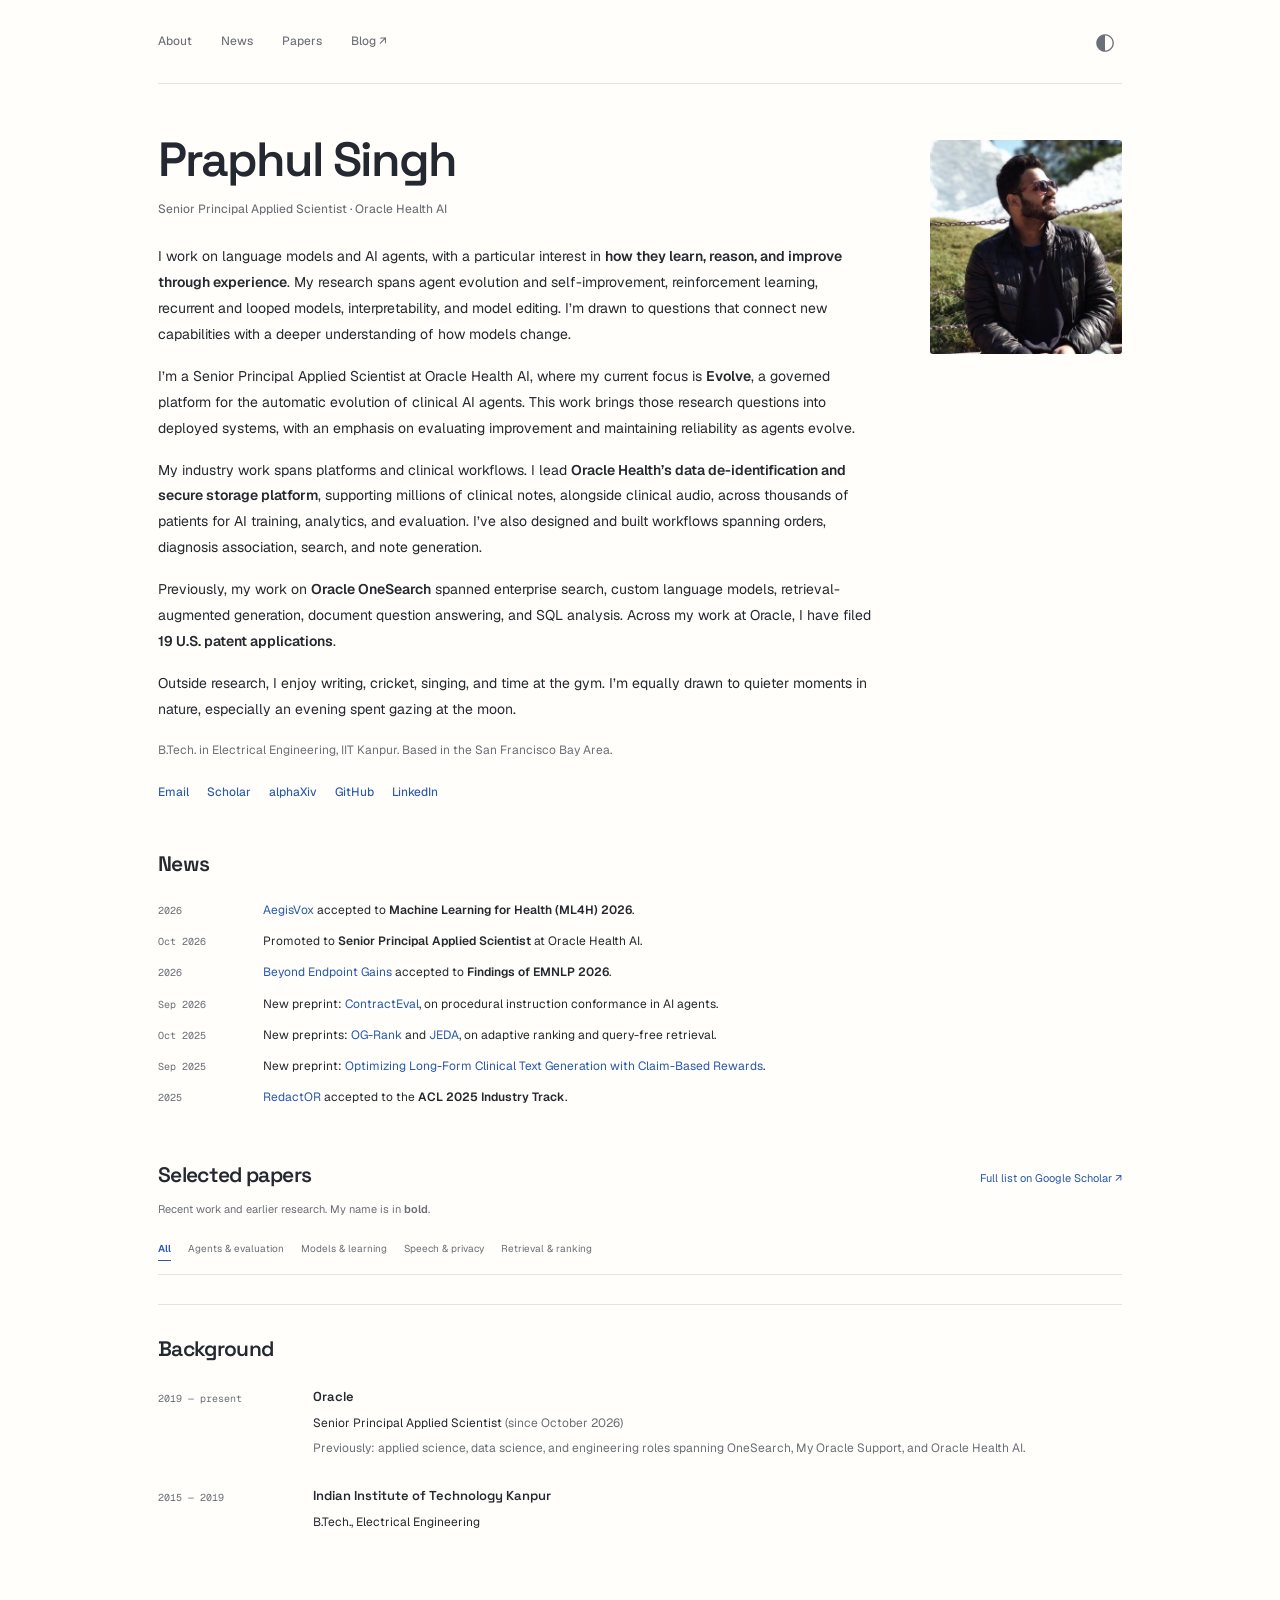
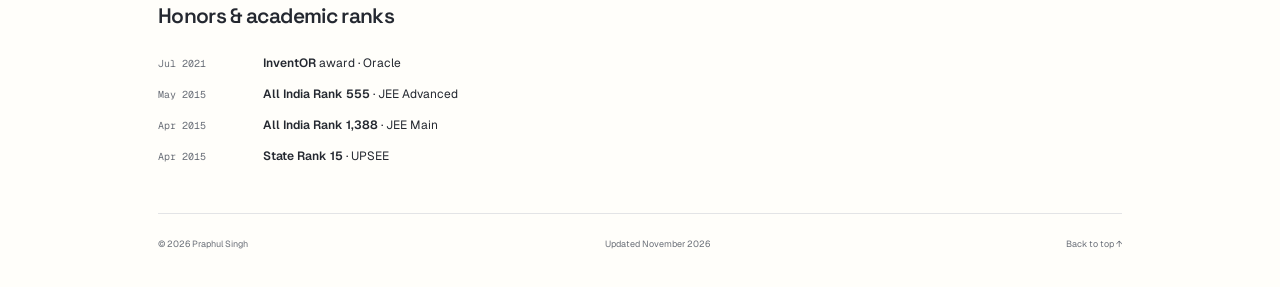
==== home.template.html @ 92accb91 "Update research portfolio" ====
<!doctype html>
<html lang="en">
<head>
<meta charset="utf-8"><meta name="viewport" content="width=device-width,initial-scale=1"><meta name="color-scheme" content="light dark">
<title>Praphul Singh — Research</title>
<meta name="description" content="Praphul Singh, Senior Principal Applied Scientist at Oracle Health AI. Research on language models, agent evolution, interpretability, retrieval, and speech.">
<meta property="og:title" content="Praphul Singh — Research"><meta property="og:description" content="Language models, agent evolution, interpretability, and applied machine learning."><meta property="og:type" content="website"><meta property="og:url" content="https://spraphul.github.io/"><meta property="og:image" content="https://spraphul.github.io/assets/portrait.jpg">
<link rel="canonical" href="https://spraphul.github.io/"><link rel="icon" href="assets/favicon.svg" type="image/svg+xml"><link rel="stylesheet" href="assets/fonts.css?v=3"><link rel="stylesheet" href="assets/style.css?v=3"><script src="assets/site.js" defer></script>
</head>
<body>
<a class="skip-link" href="#main">Skip to content</a>
<div class="site-shell">
<header class="topbar"><nav aria-label="Main navigation"><a href="#about">About</a><a href="#news">News</a><a href="#publications">Papers</a><a href="https://spraphul.github.io/blog/">Blog ↗</a></nav><button class="theme-toggle" aria-label="Switch to dark theme" title="Change color theme">◐</button></header>
<main id="main">
<section class="intro" id="about" aria-labelledby="name">
<div class="intro-text">
<h1 id="name">Praphul Singh</h1>
<p class="role">Senior Principal Applied Scientist · Oracle Health AI</p>
<p>I work on language models and AI agents, with a particular interest in <strong>how they learn, reason, and improve through experience</strong>. My research spans agent evolution and self-improvement, reinforcement learning, recurrent and looped models, interpretability, and model editing. I’m drawn to questions that connect new capabilities with a deeper understanding of how models change.</p>
<p>I’m a Senior Principal Applied Scientist at Oracle Health AI, where my current focus is <strong>Evolve</strong>, a governed platform for the automatic evolution of clinical AI agents. This work brings those research questions into deployed systems, with an emphasis on evaluating improvement and maintaining reliability as agents evolve.</p>
<p>My industry work spans platforms and clinical workflows. I lead <strong>Oracle Health’s data de-identification and secure storage platform</strong>, supporting millions of clinical notes, alongside clinical audio, across thousands of patients for AI training, analytics, and evaluation. I’ve also designed and built workflows spanning orders, diagnosis association, search, and note generation.</p>
<p>Previously, my work on <strong>Oracle OneSearch</strong> spanned enterprise search, custom language models, retrieval-augmented generation, document question answering, and SQL analysis. Across my work at Oracle, I have filed <strong>19 U.S. patent applications</strong>.</p>
<p class="personal-note">Outside research, I enjoy writing, cricket, singing, and time at the gym. I’m equally drawn to quieter moments in nature, especially an evening spent gazing at the moon.</p>
<p class="education-note">B.Tech. in Electrical Engineering, IIT Kanpur. Based in the San Francisco Bay Area.</p>
<div class="social-links" aria-label="Professional links"><a href="mailto:praphulsingh1996@gmail.com">Email</a><a href="https://scholar.google.com/citations?user=vKy_UioAAAAJ">Scholar</a><a href="https://www.alphaxiv.org/@praphul-singh">alphaXiv</a><a href="https://github.com/spraphul">GitHub</a><a href="https://www.linkedin.com/in/spraphul555/">LinkedIn</a></div>
</div>
<figure class="portrait-wrap"><img class="portrait" src="assets/portrait.jpg" alt="Praphul Singh" width="192" height="192"><figcaption>Praphul Singh</figcaption></figure>
</section>
<section class="news section" id="news" aria-labelledby="news-title">
<h2 id="news-title">News</h2>
<ul class="news-list">
<li><time datetime="2026">2026</time><span><a href="https://arxiv.org/abs/2610.14643">AegisVox</a> accepted to <strong>Machine Learning for Health (ML4H) 2026</strong>.</span></li>
<li><time datetime="2026-10">Oct 2026</time><span>Promoted to <strong>Senior Principal Applied Scientist</strong> at Oracle Health AI.</span></li>
<li><time datetime="2026">2026</time><span><a href="https://aclanthology.org/2026.findings-emnlp.1200/">Beyond Endpoint Gains</a> accepted to <strong>Findings of EMNLP 2026</strong>.</span></li>
<li><time datetime="2026-09-08">Sep 2026</time><span>New preprint: <a href="https://arxiv.org/abs/2609.09458">ContractEval</a>, on procedural instruction conformance in AI agents.</span></li>
<li><time datetime="2025-10">Oct 2025</time><span>New preprints: <a href="https://arxiv.org/abs/2510.17614">OG-Rank</a> and <a href="https://arxiv.org/abs/2510.14169">JEDA</a>, on adaptive ranking and query-free retrieval.</span></li>
<li><time datetime="2025-09-26">Sep 2025</time><span>New preprint: <a href="https://arxiv.org/abs/2510.02338">Optimizing Long-Form Clinical Text Generation with Claim-Based Rewards</a>.</span></li>
<li><time datetime="2025">2025</time><span><a href="https://arxiv.org/abs/2505.18380">RedactOR</a> accepted to the <strong>ACL 2025 Industry Track</strong>.</span></li>
</ul>
</section>
<section class="section" id="publications" aria-labelledby="publications-title">
<div class="title-row"><h2 id="publications-title">Selected papers</h2><a class="quiet-link" href="https://scholar.google.com/citations?user=vKy_UioAAAAJ">Full list on Google Scholar ↗</a></div>
<p class="section-note">Recent work and earlier research. My name is in <strong>bold</strong>.</p>
<div class="filters" role="group" aria-label="Filter publications by topic" hidden><button data-filter="all" aria-pressed="true">All</button><button data-filter="agents" aria-pressed="false">Agents & evaluation</button><button data-filter="models" aria-pressed="false">Models & learning</button><button data-filter="privacy" aria-pressed="false">Speech & privacy</button><button data-filter="retrieval" aria-pressed="false">Retrieval & ranking</button></div><p class="filter-status sr-only" role="status" aria-live="polite"></p>
<div class="publication-timeline"><!-- PUBLICATIONS --></div>
</section>
<section class="section background" id="background" aria-labelledby="background-title"><h2 id="background-title">Background</h2><div class="background-row"><p class="background-date">2019 — present</p><div><h3>Oracle</h3><p>Senior Principal Applied Scientist <span class="muted">(since October 2026)</span></p><p class="muted">Previously: applied science, data science, and engineering roles spanning OneSearch, My Oracle Support, and Oracle Health AI.</p></div></div><div class="background-row"><p class="background-date">2015 — 2019</p><div><h3>Indian Institute of Technology Kanpur</h3><p>B.Tech., Electrical Engineering</p></div></div></section>
<section class="section honors" id="honors" aria-labelledby="honors-title">
<h2 id="honors-title">Honors &amp; academic ranks</h2>
<ul class="news-list">
<li><time datetime="2021-07">Jul 2021</time><span><strong>InventOR</strong> award · Oracle</span></li>
<li><time datetime="2015-05">May 2015</time><span><strong>All India Rank 555</strong> · JEE Advanced</span></li>
<li><time datetime="2015-04">Apr 2015</time><span><strong>All India Rank 1,388</strong> · JEE Main</span></li>
<li><time datetime="2015-04">Apr 2015</time><span><strong>State Rank 15</strong> · UPSEE</span></li>
</ul>
</section>
<footer><span>© <span id="copyright-year">2026</span> Praphul Singh</span><span>Updated November 2026</span><a href="#about">Back to top ↑</a></footer>
</main>
</div>
<dialog id="figure-dialog" aria-labelledby="figure-title"><button class="figure-close" type="button" aria-label="Close enlarged figure">Close ×</button><h2 id="figure-title"></h2><img class="enlarged-figure" alt=""><a class="figure-paper-link" href="#">Read the paper ↗</a></dialog>
</body></html>
---- assets/fonts.css ----
/* Self-hosted fonts; licenses are included in assets/fonts/. */
@font-face{font-family:'Geist';font-style:normal;font-weight:100 900;font-display:swap;src:url(fonts/Geist-Variable.ttf) format('truetype')}
@font-face{font-family:'Geist Mono';font-style:normal;font-weight:100 900;font-display:swap;src:url(fonts/GeistMono-Variable.ttf) format('truetype')}
@font-face{font-family:'Space Grotesk';font-style:normal;font-weight:300 700;font-display:swap;src:url(fonts/SpaceGrotesk-Variable.ttf) format('truetype')}
---- assets/style.css ----
:root{--bg:#fffefa;--ink:#242830;--muted:#6a6f78;--accent:#2858aa;--line:#e3e4e6;--soft:#f2f4f7;--sans:'Geist',sans-serif;--display:'Space Grotesk','Geist',sans-serif;--mono:'Geist Mono',monospace;color-scheme:light}
html[data-theme=dark]{--bg:#1b1d22;--ink:#e5e8ed;--muted:#aeb4c0;--accent:#9ab9f0;--line:#363b46;--soft:#262b34;color-scheme:dark}
*{box-sizing:border-box}html{scroll-behavior:smooth;scroll-padding-top:30px}body{margin:0;background:var(--bg);color:var(--ink);font-family:var(--sans);font-size:14px;line-height:1.85;-webkit-font-smoothing:antialiased}a{color:var(--accent);text-decoration:none}a:hover{text-decoration:underline;text-underline-offset:4px}a:focus-visible,button:focus-visible,summary:focus-visible{outline:2px solid var(--accent);outline-offset:4px}button{font:inherit;cursor:pointer}::selection{background:#d7e4fa;color:#182c4e}.site-shell{max-width:1060px;margin:auto;padding:0 48px}.topbar{height:84px;display:flex;gap:26px;align-items:center;border-bottom:1px solid var(--line)}nav{display:flex;gap:29px;font-size:12px}nav a{color:var(--muted)}nav a:hover{color:var(--ink)}.theme-toggle{margin-left:auto;border:none;background:transparent;color:var(--muted);font-size:23px;width:34px;height:34px;line-height:1}.intro{display:grid;grid-template-columns:minmax(0,1fr) 192px;gap:54px;padding:49px 0 2px;align-items:start}.intro-text{min-width:0}h1{font-family:var(--display);font-size:48px;line-height:1.12;font-weight:600;letter-spacing:-2px;margin:0 0 12px}.role{font-size:12px;color:var(--muted);line-height:1.8;margin:0 0 24px!important}.intro p{margin:0 0 16px}.intro strong{font-weight:600}.education-note{font-size:12px;color:var(--muted);line-height:1.9}.portrait-wrap{margin:7px 0 0}.portrait{display:block;width:192px;height:214px;object-fit:cover;border-radius:3px;filter:saturate(.85)}figcaption{display:none}.social-links{display:flex;gap:18px;flex-wrap:wrap;font-size:12px;margin-top:20px}.section{padding-top:42px}.section h2{font-size:21px;font-weight:600;letter-spacing:-.65px;margin:0 0 20px;line-height:1.5}.news-list{list-style:none;padding:0;margin:0}.news-list li{display:grid;grid-template-columns:90px minmax(0,1fr);gap:15px;align-items:baseline;margin:0 0 9px;font-size:12px;line-height:1.85}.news-list time{font-family:var(--mono);font-size:10px;color:var(--muted)}.title-row{display:flex;align-items:baseline;justify-content:space-between;gap:15px}.title-row h2{margin-bottom:8px}.quiet-link{font-size:11px}.section-note{font-size:11px;color:var(--muted);margin:0 0 16px}.section-note strong{font-weight:600}.filters{display:flex;gap:17px;flex-wrap:wrap;border-bottom:1px solid var(--line);margin:20px 0 29px;padding-bottom:13px}.filters button{border:none;border-bottom:1px solid transparent;border-radius:0;padding:0 0 2px;background:transparent;color:var(--muted);font-size:10px;line-height:1.9}.filters button[aria-pressed=true]{border-bottom-color:var(--accent);color:var(--accent);font-weight:600}.year-group{display:grid;grid-template-columns:58px minmax(0,1fr);gap:22px}.year{margin:1px 0 0;font-family:var(--mono);font-size:11px;font-weight:400;color:var(--muted);line-height:1.8;position:relative}.year::after{content:'';position:absolute;right:-25px;top:7px;width:5px;height:5px;border-radius:50%;background:var(--line);box-shadow:0 0 0 5px var(--bg)}.year-papers{border-left:1px solid var(--line);padding-left:25px}.paper{padding:0 0 23px;margin:0 0 23px;border-bottom:1px solid var(--line)}.paper:last-child{border-bottom:none;margin-bottom:10px}.paper-meta{display:flex;gap:10px;font-family:var(--mono);font-size:8px;color:var(--muted);line-height:1.7;align-items:baseline}.paper-meta>span:nth-child(2){display:none}.paper-status{font-family:var(--sans);font-size:10px}.paper-status.published{color:var(--accent);font-weight:600}.paper h4{font-size:15px;font-weight:600;line-height:1.65;letter-spacing:-.25px;margin:5px 0 6px}.paper h4 span{font-size:12px}.authors{font-size:11px;color:var(--muted);line-height:1.85;margin:0}.authors strong{color:var(--ink);font-weight:600}.paper-summary{font-size:12px;line-height:1.9;margin:9px 0;color:var(--ink)}.paper-links{display:flex;gap:15px;flex-wrap:wrap;align-items:baseline;font-size:10px}details{display:contents}summary{cursor:pointer;list-style:none;display:inline-block;color:var(--muted)}summary::-webkit-details-marker{display:none}summary::after{content:' +'}details[open] summary::after{content:' −'}details p{flex-basis:100%;color:var(--muted);background:var(--soft);padding:13px 17px;font-size:12px;line-height:1.85;margin:0}[hidden]{display:none!important}.background{border-top:1px solid var(--line);margin-top:24px;padding-top:28px}.background-row{display:grid;grid-template-columns:135px minmax(0,1fr);gap:20px;margin-bottom:22px;font-size:12px}.background-row p{margin:3px 0;line-height:1.85}.background-date{font-family:var(--mono);font-size:10px;color:var(--muted);padding-top:2px}.background-row h3{font-size:13px;font-weight:600;margin:0}.muted{color:var(--muted)}footer{display:flex;gap:20px;justify-content:space-between;border-top:1px solid var(--line);margin-top:45px;padding:22px 0 35px;font-size:9px;color:var(--muted)}footer a{color:var(--muted)}.skip-link{position:fixed;top:-80px;left:15px;background:var(--ink);color:var(--bg);padding:10px 15px;z-index:10}.skip-link:focus{top:15px}.sr-only{position:absolute;width:1px;height:1px;margin:-1px;overflow:hidden;clip:rect(0,0,0,0);white-space:nowrap}
@media(max-width:850px){.site-shell{padding:0 30px}.intro{grid-template-columns:minmax(0,1fr) 155px;gap:30px}.portrait{width:155px;height:179px}.intro p{font-size:13px}h1{font-size:42px}.role{font-size:11px!important}}
@media(max-width:600px){.site-shell{padding:0 23px}.topbar{height:67px}nav{font-size:11px;gap:24px}.intro{display:flex;flex-direction:column;gap:20px;padding-top:30px}.portrait-wrap{order:-1;margin:0}.portrait{width:100px;height:110px}h1{font-size:37px;letter-spacing:-1.5px}.intro p{font-size:13px;line-height:1.95}.role{margin-bottom:18px!important}.education-note{font-size:11px!important}.social-links{gap:16px;font-size:11px;margin-top:18px}.section{padding-top:33px}.section h2{font-size:20px}.news-list li{grid-template-columns:65px minmax(0,1fr);gap:12px;font-size:11px;margin-bottom:12px}.news-list time{font-size:8px}.title-row{flex-wrap:wrap;gap:3px}.quiet-link{font-size:10px}.section-note{margin-top:7px}.filters{gap:8px 16px}.filters button{font-size:9px}.year-group{grid-template-columns:34px minmax(0,1fr);gap:12px}.year{font-size:9px}.year::after{right:-15px}.year-papers{padding-left:17px}.paper h4{font-size:14px}.authors{font-size:10px}.paper-summary{font-size:11px}.paper-meta{font-size:7px}.paper-status{font-size:9px}.background-row{grid-template-columns:1fr;gap:3px}.background-date{font-size:9px}footer{flex-wrap:wrap;gap:8px 15px;font-size:8px}footer a{margin-left:auto}}
@media(prefers-reduced-motion:reduce){html{scroll-behavior:auto}}
@media print{.topbar,.filters,footer{display:none}.site-shell{padding:0}.intro{padding-top:0}.paper{break-inside:avoid}body{background:white;color:black}}
/* Paper previews show the original complete figure without distortion. */
.paper{display:grid;grid-template-columns:210px minmax(0,1fr);gap:24px;align-items:start}.paper-content{min-width:0}.figure-trigger{border:1px solid var(--line);padding:10px;background:white;color:#697384;border-radius:3px;text-align:left;width:100%;align-self:start;margin-top:4px;transition:border-color .15s}.figure-trigger:hover{border-color:var(--accent)}.figure-trigger img{display:block;width:100%;height:135px;object-fit:contain;background:white}.figure-trigger>span{display:block;font-size:8px;text-align:center;margin-top:9px;font-family:var(--mono);letter-spacing:.1px}.figure-trigger:focus-visible{outline:2px solid var(--accent);outline-offset:4px}#figure-dialog{max-width:min(1120px,94vw);max-height:90vh;border:1px solid var(--line);border-radius:5px;padding:24px;background:var(--bg);color:var(--ink);overflow:auto}#figure-dialog::backdrop{background:#101722b8;backdrop-filter:blur(3px)}#figure-dialog h2{font-size:17px;line-height:1.7;font-weight:600;margin:10px 55px 25px 0}.figure-close{display:block;margin-left:auto;border:1px solid var(--line);background:var(--soft);color:var(--ink);border-radius:3px;padding:7px 13px;font-size:12px}.enlarged-figure{display:block;max-width:100%;height:auto;margin:auto;background:white;padding:10px}.figure-paper-link{display:inline-block;font-size:12px;margin-top:20px}.news-list strong{font-weight:600}
@media(max-width:850px){.paper{grid-template-columns:170px minmax(0,1fr);gap:18px}.figure-trigger img{height:115px}}
@media(max-width:600px){.paper{grid-template-columns:1fr;gap:14px}.figure-trigger{max-width:100%;padding:12px}.figure-trigger img{height:auto;max-height:200px}.figure-trigger>span{font-size:8px}.paper-meta{margin-top:0}#figure-dialog{padding:15px}#figure-dialog h2{font-size:14px;margin-right:0}}
@media(prefers-reduced-motion:reduce){.figure-trigger{transition:none}}

/* Use the same display family for names, section headings, and paper titles. */
h2,h3,h4{font-family:var(--display)}.role,nav,.social-links{font-weight:450}.news-list time,.year,.background-date{font-variant-numeric:tabular-nums}.paper h4{letter-spacing:-.3px}
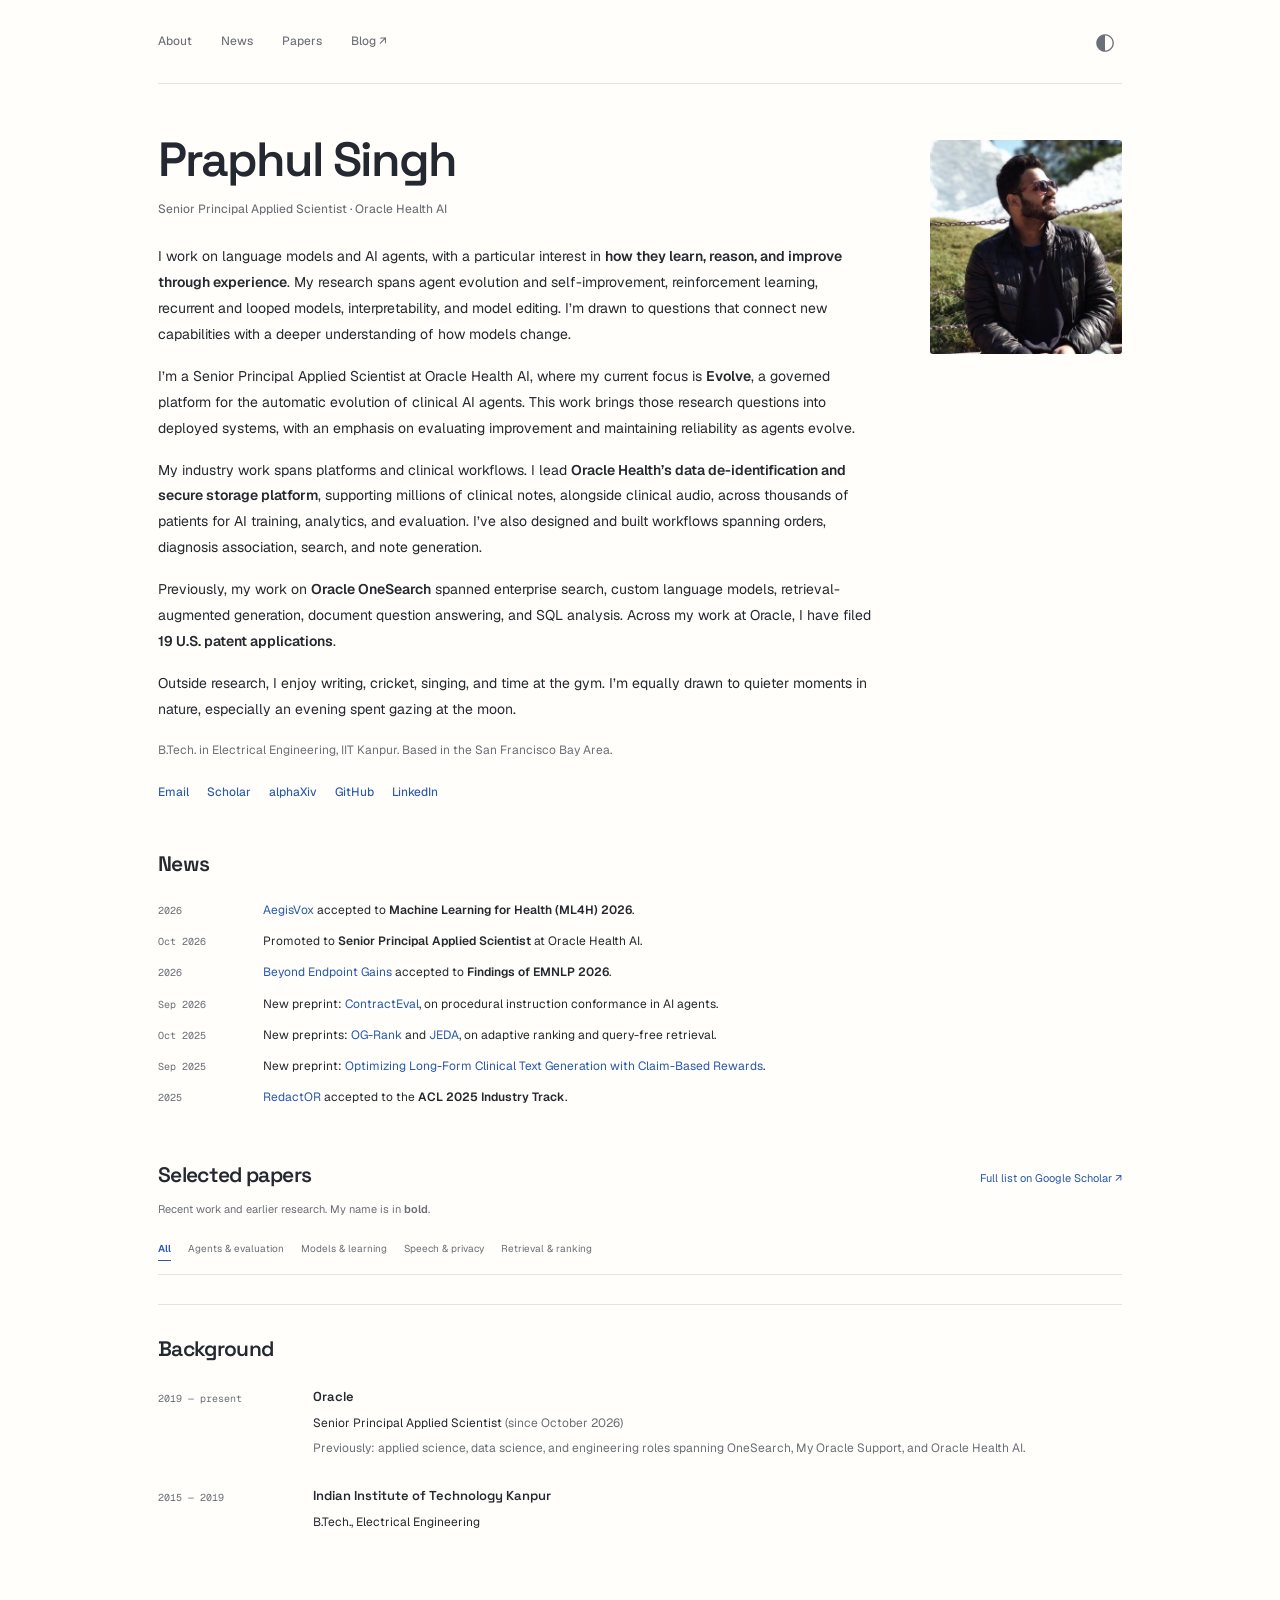
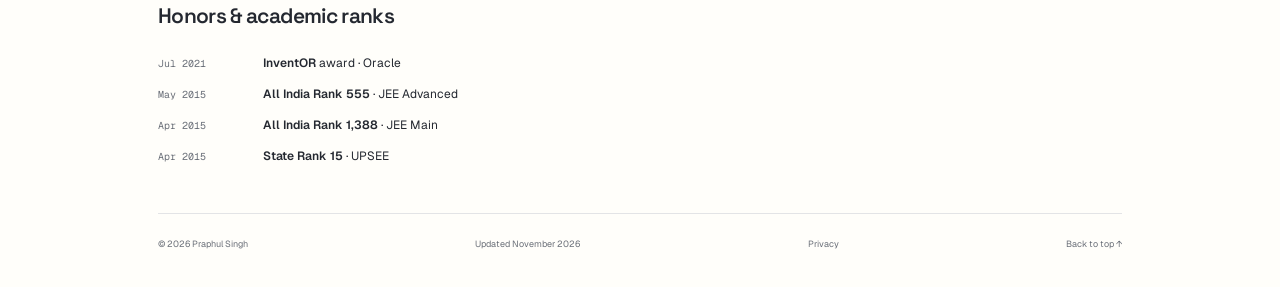
==== commit 88972c21: "Add site analytics and privacy controls" ====
--- a/home.template.html
+++ b/home.template.html
@@ -5,7 +5,7 @@
 <title>Praphul Singh — Research</title>
 <meta name="description" content="Praphul Singh, Senior Principal Applied Scientist at Oracle Health AI. Research on language models, agent evolution, interpretability, retrieval, and speech.">
 <meta property="og:title" content="Praphul Singh — Research"><meta property="og:description" content="Language models, agent evolution, interpretability, and applied machine learning."><meta property="og:type" content="website"><meta property="og:url" content="https://spraphul.github.io/"><meta property="og:image" content="https://spraphul.github.io/assets/portrait.jpg">
-<link rel="canonical" href="https://spraphul.github.io/"><link rel="icon" href="assets/favicon.svg" type="image/svg+xml"><link rel="stylesheet" href="assets/fonts.css?v=3"><link rel="stylesheet" href="assets/style.css?v=3"><script src="assets/site.js" defer></script>
+<link rel="canonical" href="https://spraphul.github.io/"><link rel="icon" href="assets/favicon.svg" type="image/svg+xml"><link rel="stylesheet" href="assets/fonts.css?v=3"><link rel="stylesheet" href="assets/style.css?v=3"><script src="assets/analytics.js?v=1" defer></script><script src="assets/site.js" defer></script>
 </head>
 <body>
 <a class="skip-link" href="#main">Skip to content</a>
@@ -54,7 +54,7 @@
 <li><time datetime="2015-04">Apr 2015</time><span><strong>State Rank 15</strong> · UPSEE</span></li>
 </ul>
 </section>
-<footer><span>© <span id="copyright-year">2026</span> Praphul Singh</span><span>Updated November 2026</span><a href="#about">Back to top ↑</a></footer>
+<footer><span>© <span id="copyright-year">2026</span> Praphul Singh</span><span>Updated November 2026</span><a href="privacy.html">Privacy</a><a href="#about">Back to top ↑</a></footer>
 </main>
 </div>
 <dialog id="figure-dialog" aria-labelledby="figure-title"><button class="figure-close" type="button" aria-label="Close enlarged figure">Close ×</button><h2 id="figure-title"></h2><img class="enlarged-figure" alt=""><a class="figure-paper-link" href="#">Read the paper ↗</a></dialog>
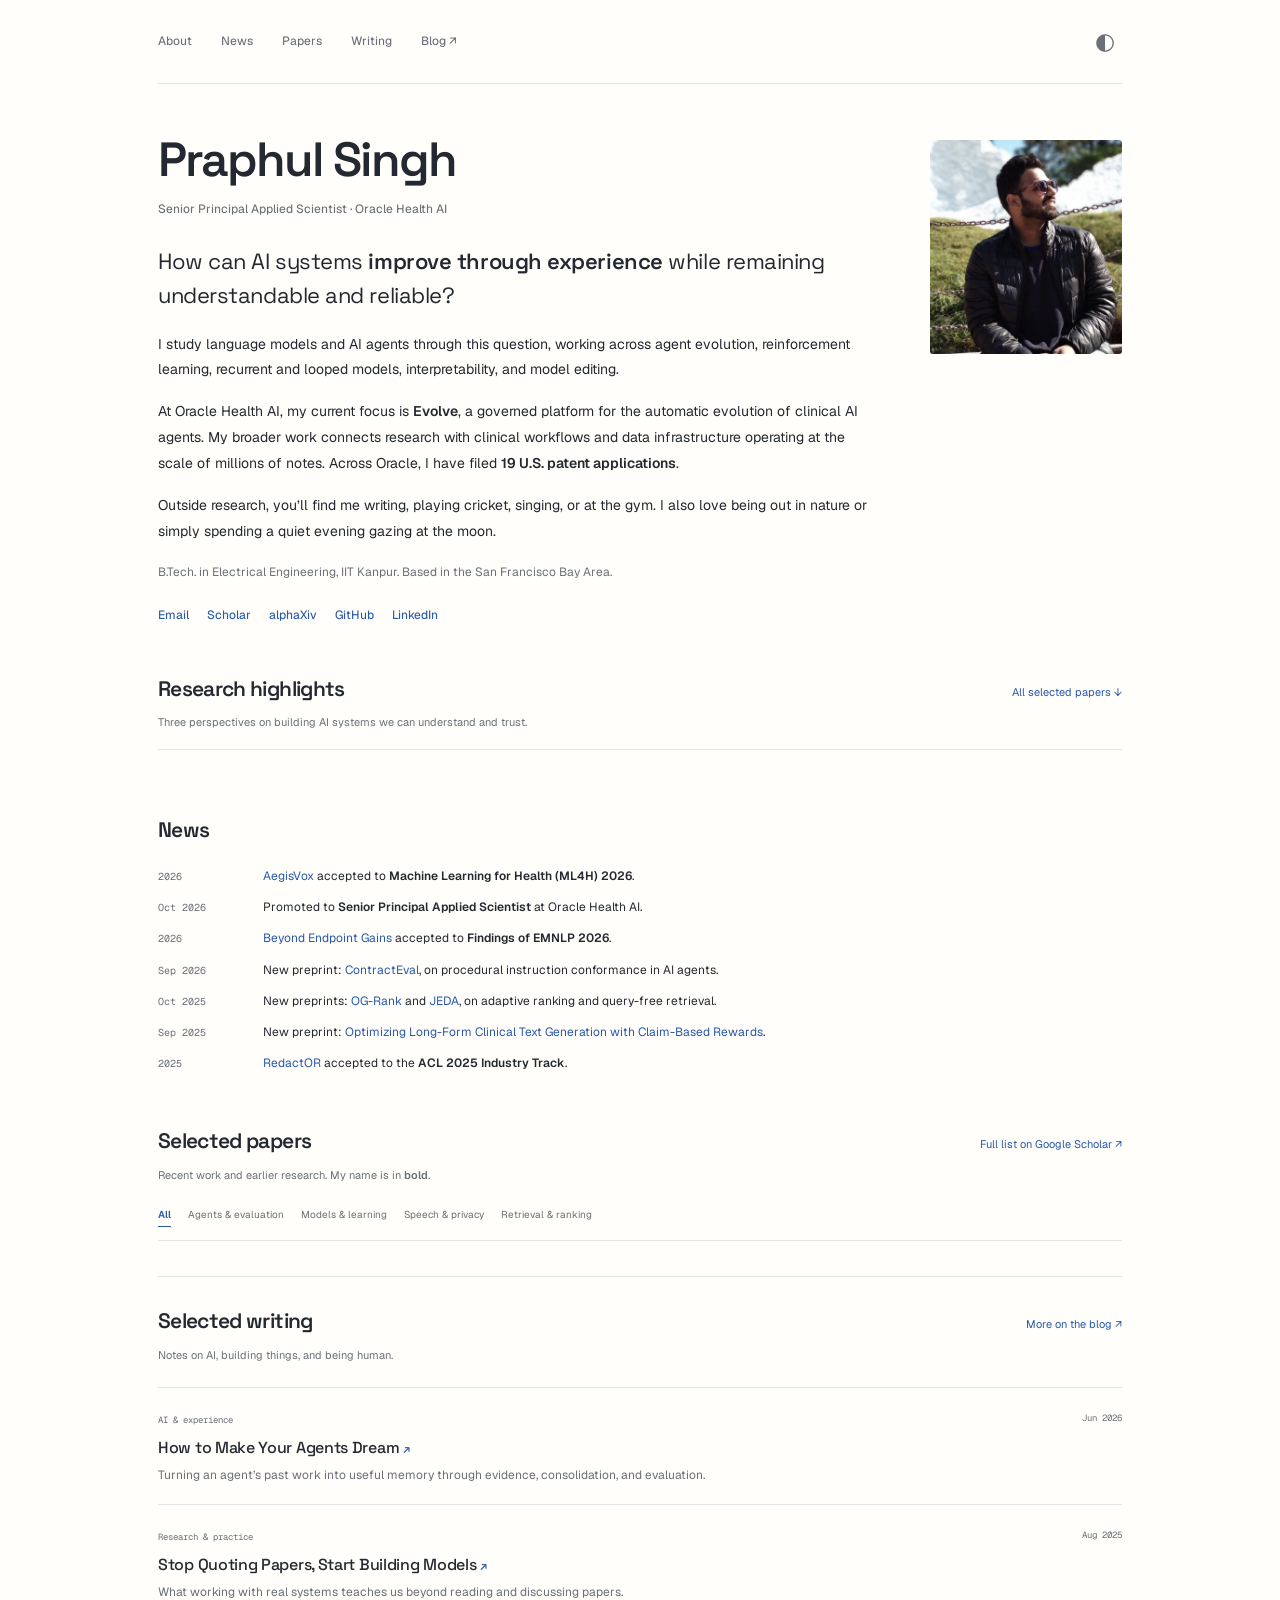
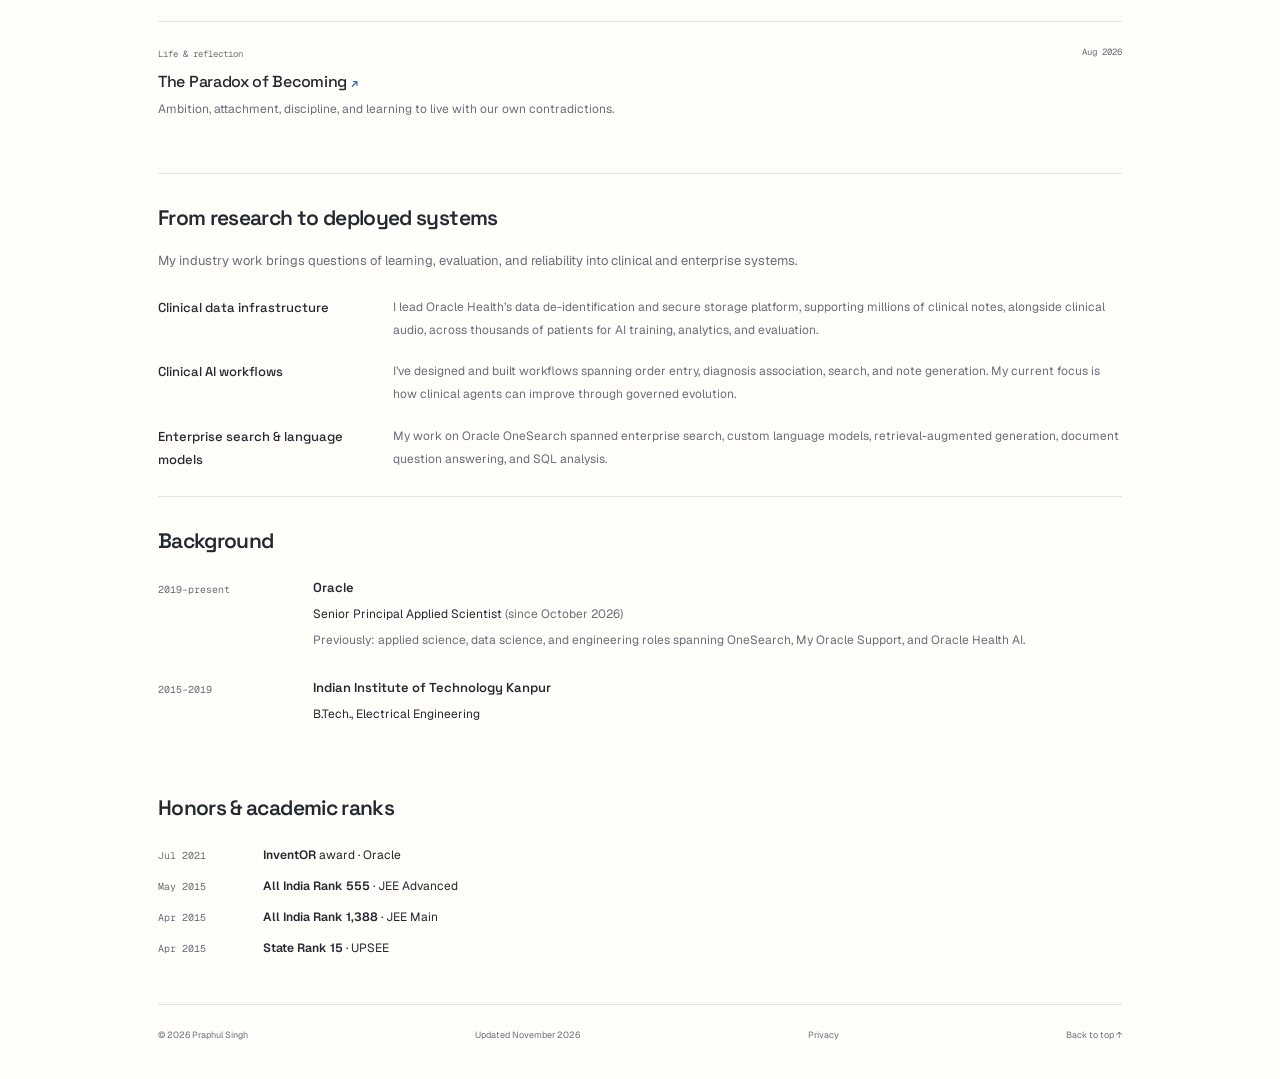
==== commit ae53ca9b: "Refine research overview and featured writing" ====
--- a/home.template.html
+++ b/home.template.html
@@ -2,29 +2,33 @@
 <html lang="en">
 <head>
 <meta charset="utf-8"><meta name="viewport" content="width=device-width,initial-scale=1"><meta name="color-scheme" content="light dark">
-<title>Praphul Singh — Research</title>
+<title>Praphul Singh | Research</title>
 <meta name="description" content="Praphul Singh, Senior Principal Applied Scientist at Oracle Health AI. Research on language models, agent evolution, interpretability, retrieval, and speech.">
-<meta property="og:title" content="Praphul Singh — Research"><meta property="og:description" content="Language models, agent evolution, interpretability, and applied machine learning."><meta property="og:type" content="website"><meta property="og:url" content="https://spraphul.github.io/"><meta property="og:image" content="https://spraphul.github.io/assets/portrait.jpg">
-<link rel="canonical" href="https://spraphul.github.io/"><link rel="icon" href="assets/favicon.svg" type="image/svg+xml"><link rel="stylesheet" href="assets/fonts.css?v=3"><link rel="stylesheet" href="assets/style.css?v=3"><script src="assets/analytics.js?v=1" defer></script><script src="assets/site.js" defer></script>
+<meta property="og:title" content="Praphul Singh | Research"><meta property="og:description" content="Language models, agent evolution, interpretability, and applied machine learning."><meta property="og:type" content="website"><meta property="og:url" content="https://spraphul.github.io/"><meta property="og:image" content="https://spraphul.github.io/assets/portrait.jpg">
+<link rel="canonical" href="https://spraphul.github.io/"><link rel="icon" href="assets/favicon.svg" type="image/svg+xml"><link rel="stylesheet" href="assets/fonts.css?v=3"><link rel="stylesheet" href="assets/style.css?v=4"><script src="assets/analytics.js?v=1" defer></script><script src="assets/site.js" defer></script>
 </head>
 <body>
 <a class="skip-link" href="#main">Skip to content</a>
 <div class="site-shell">
-<header class="topbar"><nav aria-label="Main navigation"><a href="#about">About</a><a href="#news">News</a><a href="#publications">Papers</a><a href="https://spraphul.github.io/blog/">Blog ↗</a></nav><button class="theme-toggle" aria-label="Switch to dark theme" title="Change color theme">◐</button></header>
+<header class="topbar"><nav aria-label="Main navigation"><a href="#about">About</a><a href="#news">News</a><a href="#publications">Papers</a><a href="#writing">Writing</a><a href="https://spraphul.github.io/blog/">Blog ↗</a></nav><button class="theme-toggle" aria-label="Switch to dark theme" title="Change color theme">◐</button></header>
 <main id="main">
 <section class="intro" id="about" aria-labelledby="name">
 <div class="intro-text">
 <h1 id="name">Praphul Singh</h1>
 <p class="role">Senior Principal Applied Scientist · Oracle Health AI</p>
-<p>I work on language models and AI agents, with a particular interest in <strong>how they learn, reason, and improve through experience</strong>. My research spans agent evolution and self-improvement, reinforcement learning, recurrent and looped models, interpretability, and model editing. I’m drawn to questions that connect new capabilities with a deeper understanding of how models change.</p>
-<p>I’m a Senior Principal Applied Scientist at Oracle Health AI, where my current focus is <strong>Evolve</strong>, a governed platform for the automatic evolution of clinical AI agents. This work brings those research questions into deployed systems, with an emphasis on evaluating improvement and maintaining reliability as agents evolve.</p>
-<p>My industry work spans platforms and clinical workflows. I lead <strong>Oracle Health’s data de-identification and secure storage platform</strong>, supporting millions of clinical notes, alongside clinical audio, across thousands of patients for AI training, analytics, and evaluation. I’ve also designed and built workflows spanning orders, diagnosis association, search, and note generation.</p>
-<p>Previously, my work on <strong>Oracle OneSearch</strong> spanned enterprise search, custom language models, retrieval-augmented generation, document question answering, and SQL analysis. Across my work at Oracle, I have filed <strong>19 U.S. patent applications</strong>.</p>
-<p class="personal-note">Outside research, I enjoy writing, cricket, singing, and time at the gym. I’m equally drawn to quieter moments in nature, especially an evening spent gazing at the moon.</p>
+<p class="research-lead">How can AI systems <strong>improve through experience</strong> while remaining understandable and reliable?</p>
+<p>I study language models and AI agents through this question, working across agent evolution, reinforcement learning, recurrent and looped models, interpretability, and model editing.</p>
+<p>At Oracle Health AI, my current focus is <strong>Evolve</strong>, a governed platform for the automatic evolution of clinical AI agents. My broader work connects research with clinical workflows and data infrastructure operating at the scale of millions of notes. Across Oracle, I have filed <strong>19 U.S. patent applications</strong>.</p>
+<p class="personal-note">Outside research, you’ll find me writing, playing cricket, singing, or at the gym. I also love being out in nature or simply spending a quiet evening gazing at the moon.</p>
 <p class="education-note">B.Tech. in Electrical Engineering, IIT Kanpur. Based in the San Francisco Bay Area.</p>
 <div class="social-links" aria-label="Professional links"><a href="mailto:praphulsingh1996@gmail.com">Email</a><a href="https://scholar.google.com/citations?user=vKy_UioAAAAJ">Scholar</a><a href="https://www.alphaxiv.org/@praphul-singh">alphaXiv</a><a href="https://github.com/spraphul">GitHub</a><a href="https://www.linkedin.com/in/spraphul555/">LinkedIn</a></div>
 </div>
 <figure class="portrait-wrap"><img class="portrait" src="assets/portrait.jpg" alt="Praphul Singh" width="192" height="192"><figcaption>Praphul Singh</figcaption></figure>
+</section>
+<section class="section highlights" id="highlights" aria-labelledby="highlights-title">
+<div class="title-row"><h2 id="highlights-title">Research highlights</h2><a class="quiet-link" href="#publications">All selected papers ↓</a></div>
+<p class="section-note">Three perspectives on building AI systems we can understand and trust.</p>
+<div class="highlight-grid"><!-- HIGHLIGHTS --></div>
 </section>
 <section class="news section" id="news" aria-labelledby="news-title">
 <h2 id="news-title">News</h2>
@@ -44,7 +48,25 @@
 <div class="filters" role="group" aria-label="Filter publications by topic" hidden><button data-filter="all" aria-pressed="true">All</button><button data-filter="agents" aria-pressed="false">Agents & evaluation</button><button data-filter="models" aria-pressed="false">Models & learning</button><button data-filter="privacy" aria-pressed="false">Speech & privacy</button><button data-filter="retrieval" aria-pressed="false">Retrieval & ranking</button></div><p class="filter-status sr-only" role="status" aria-live="polite"></p>
 <div class="publication-timeline"><!-- PUBLICATIONS --></div>
 </section>
-<section class="section background" id="background" aria-labelledby="background-title"><h2 id="background-title">Background</h2><div class="background-row"><p class="background-date">2019 — present</p><div><h3>Oracle</h3><p>Senior Principal Applied Scientist <span class="muted">(since October 2026)</span></p><p class="muted">Previously: applied science, data science, and engineering roles spanning OneSearch, My Oracle Support, and Oracle Health AI.</p></div></div><div class="background-row"><p class="background-date">2015 — 2019</p><div><h3>Indian Institute of Technology Kanpur</h3><p>B.Tech., Electrical Engineering</p></div></div></section>
+<section class="section writing" id="writing" aria-labelledby="writing-title">
+<div class="title-row"><h2 id="writing-title">Selected writing</h2><a class="quiet-link" href="https://spraphul.github.io/blog/">More on the blog ↗</a></div>
+<p class="section-note">Notes on AI, building things, and being human.</p>
+<div class="writing-list">
+<a class="writing-item" href="https://spraphul.github.io/blog/how-to-make-your-agents-dream"><div><span class="writing-topic">AI &amp; experience</span><h3>How to Make Your Agents Dream <span aria-hidden="true">↗</span></h3><p>Turning an agent’s past work into useful memory through evidence, consolidation, and evaluation.</p></div><time datetime="2026-06-05">Jun 2026</time></a>
+<a class="writing-item" href="https://spraphul.github.io/blog/stop-quoting-papers-start-building-models"><div><span class="writing-topic">Research &amp; practice</span><h3>Stop Quoting Papers, Start Building Models <span aria-hidden="true">↗</span></h3><p>What working with real systems teaches us beyond reading and discussing papers.</p></div><time datetime="2025-08-01">Aug 2025</time></a>
+<a class="writing-item" href="https://spraphul.github.io/blog/the-paradox-of-becoming"><div><span class="writing-topic">Life &amp; reflection</span><h3>The Paradox of Becoming <span aria-hidden="true">↗</span></h3><p>Ambition, attachment, discipline, and learning to live with our own contradictions.</p></div><time datetime="2026-08-15">Aug 2026</time></a>
+</div>
+</section>
+<section class="section industry" id="industry" aria-labelledby="industry-title">
+<h2 id="industry-title">From research to deployed systems</h2>
+<p class="industry-intro">My industry work brings questions of learning, evaluation, and reliability into clinical and enterprise systems.</p>
+<div class="impact-list">
+<div class="impact-item"><h3>Clinical data infrastructure</h3><p>I lead Oracle Health’s data de-identification and secure storage platform, supporting millions of clinical notes, alongside clinical audio, across thousands of patients for AI training, analytics, and evaluation.</p></div>
+<div class="impact-item"><h3>Clinical AI workflows</h3><p>I’ve designed and built workflows spanning order entry, diagnosis association, search, and note generation. My current focus is how clinical agents can improve through governed evolution.</p></div>
+<div class="impact-item"><h3>Enterprise search &amp; language models</h3><p>My work on Oracle OneSearch spanned enterprise search, custom language models, retrieval-augmented generation, document question answering, and SQL analysis.</p></div>
+</div>
+</section>
+<section class="section background" id="background" aria-labelledby="background-title"><h2 id="background-title">Background</h2><div class="background-row"><p class="background-date">2019–present</p><div><h3>Oracle</h3><p>Senior Principal Applied Scientist <span class="muted">(since October 2026)</span></p><p class="muted">Previously: applied science, data science, and engineering roles spanning OneSearch, My Oracle Support, and Oracle Health AI.</p></div></div><div class="background-row"><p class="background-date">2015–2019</p><div><h3>Indian Institute of Technology Kanpur</h3><p>B.Tech., Electrical Engineering</p></div></div></section>
 <section class="section honors" id="honors" aria-labelledby="honors-title">
 <h2 id="honors-title">Honors &amp; academic ranks</h2>
 <ul class="news-list">
--- a/assets/style.css
+++ b/assets/style.css
@@ -13,3 +13,8 @@
 
 /* Use the same display family for names, section headings, and paper titles. */
 h2,h3,h4{font-family:var(--display)}.role,nav,.social-links{font-weight:450}.news-list time,.year,.background-date{font-variant-numeric:tabular-nums}.paper h4{letter-spacing:-.3px}
+
+/* Research overview and selected writing. */
+.research-lead{font-size:22px;line-height:1.55;letter-spacing:-.45px;font-family:var(--display);margin-bottom:19px!important}.intro .research-lead strong{font-weight:600}.highlights{padding-top:45px}.highlight-grid{display:grid;grid-template-columns:repeat(3,minmax(0,1fr));gap:27px;border-top:1px solid var(--line);padding-top:22px}.highlight{min-width:0;display:flex;flex-direction:column}.highlight-topic,.writing-topic{font-family:var(--mono);font-size:9px;color:var(--muted);line-height:1.8}.highlight-topic{margin:0 0 8px}.highlight h3{font-size:17px;line-height:1.5;letter-spacing:-.45px;margin:0 0 16px;min-height:51px;font-weight:500}.highlight .figure-trigger{margin:0}.highlight .figure-trigger img{height:112px}.highlight-summary{font-size:12px;line-height:1.8;margin:15px 0 13px}.highlight-link{font-size:12px;margin-top:auto;font-weight:500}.highlight-venue{font-size:10px;color:var(--muted);margin:3px 0 0}.writing,.industry{border-top:1px solid var(--line);margin-top:35px;padding-top:28px}.writing-list{margin-top:22px}.writing-item{display:flex;justify-content:space-between;gap:24px;padding:18px 0;border-top:1px solid var(--line);color:var(--ink)}.writing-item:hover{text-decoration:none}.writing-item:hover h3{color:var(--accent)}.writing-item h3{font-size:16px;font-weight:500;letter-spacing:-.3px;margin:3px 0;line-height:1.6}.writing-item h3 span{color:var(--accent);font-size:12px}.writing-item p{font-size:12px;line-height:1.8;color:var(--muted);margin:4px 0 0}.writing-item time{font-family:var(--mono);font-size:9px;color:var(--muted);white-space:nowrap;padding-top:4px}.industry-intro{font-size:13px;color:var(--muted);margin:-5px 0 23px}.impact-item{display:grid;grid-template-columns:210px minmax(0,1fr);gap:25px;margin-bottom:19px}.impact-item h3{font-size:13px;line-height:1.8;font-weight:500;margin:0}.impact-item p{font-size:12px;line-height:1.9;margin:0;color:var(--muted)}.closing-note{border-top:1px solid var(--line);padding-top:25px;margin-top:35px;font-size:12px;color:var(--muted);max-width:720px}
+@media(max-width:850px){.highlight-grid{gap:20px}.highlight h3{font-size:15px;min-height:68px}.highlight .figure-trigger img{height:95px}.intro .research-lead{font-size:21px}}
+@media(max-width:600px){nav{gap:17px}.intro .research-lead{font-size:22px;line-height:1.55}.highlight-grid{grid-template-columns:1fr;gap:27px}.highlight{border-bottom:1px solid var(--line);padding-bottom:22px}.highlight:last-child{border-bottom:0;padding-bottom:0}.highlight h3{min-height:0;font-size:19px;margin-bottom:13px}.highlight .figure-trigger img{height:150px}.highlight-summary{font-size:13px}.highlight-link{font-size:13px}.writing-item{gap:14px}.writing-item h3{font-size:15px}.writing-item time{font-size:8px}.impact-item{grid-template-columns:1fr;gap:5px}.impact-item p{font-size:12px}.closing-note{font-size:12px}}
